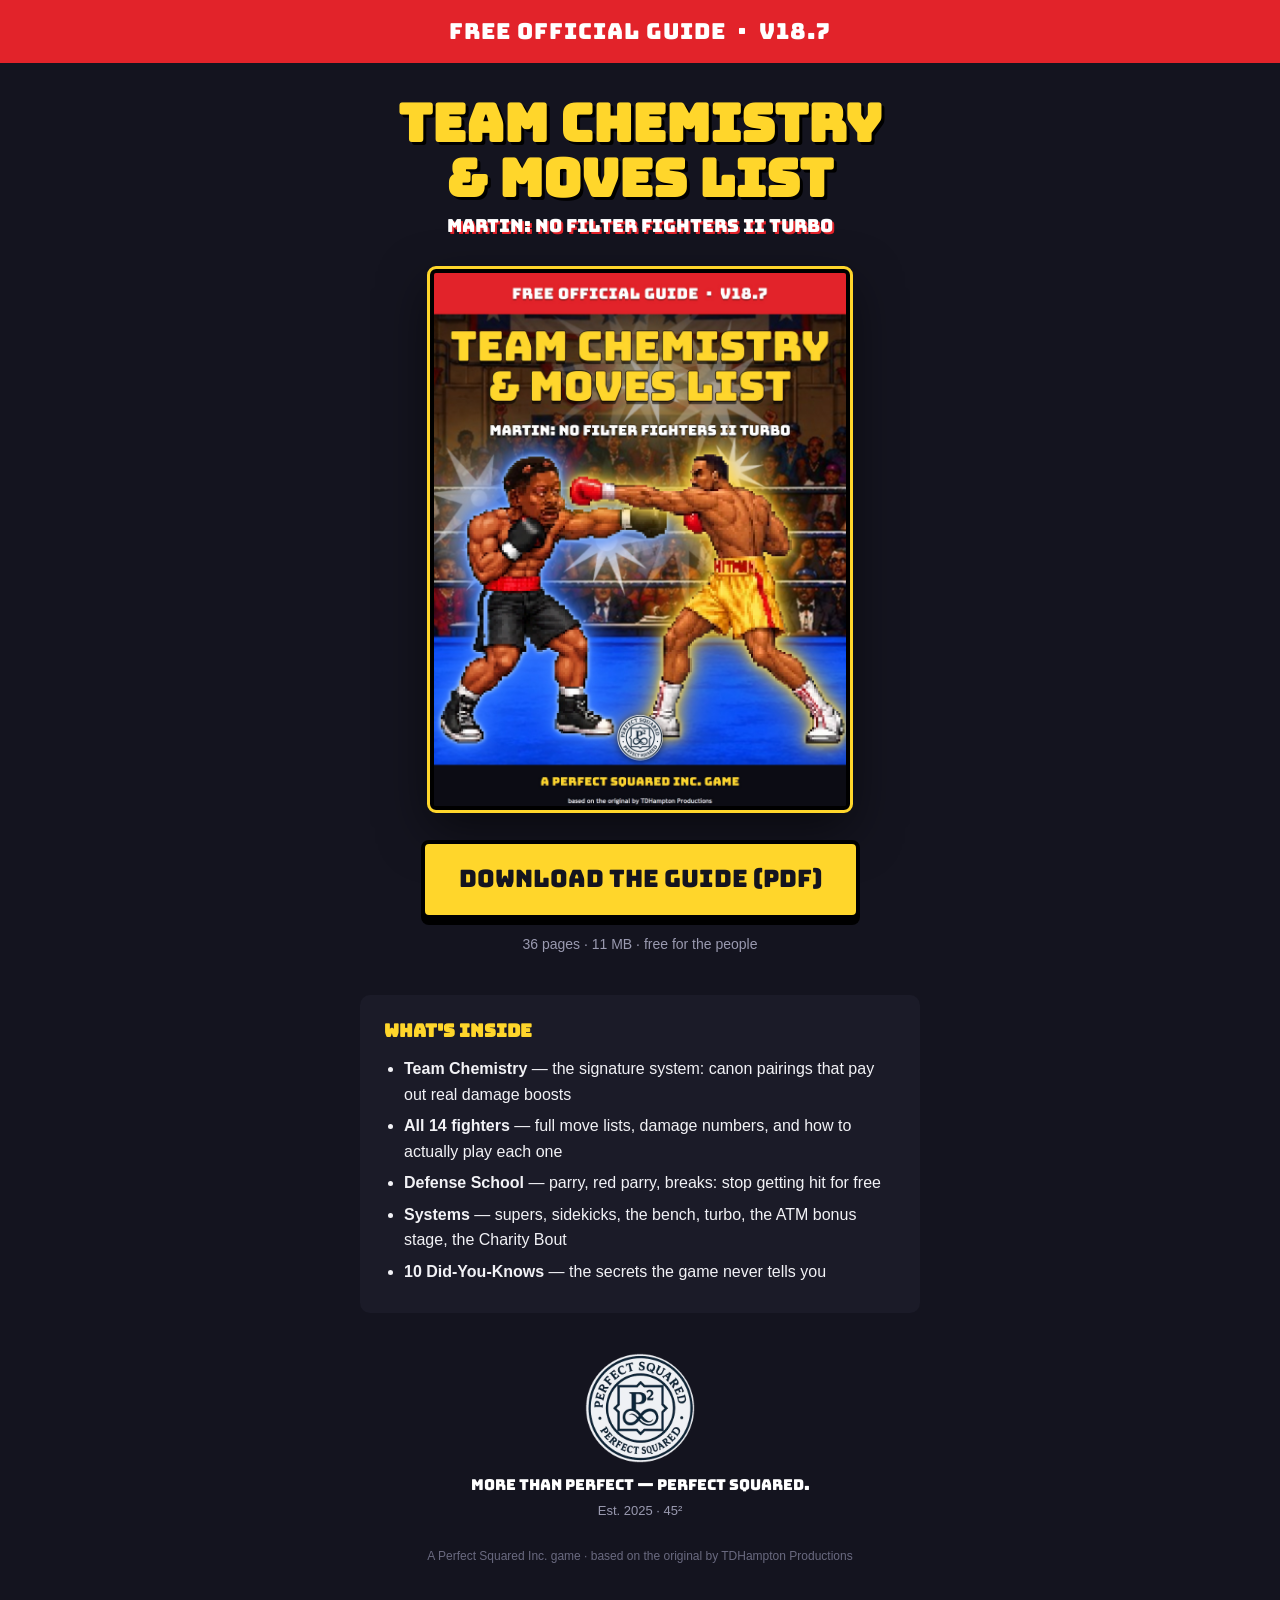
==== guide/index.html @ aa0d0918 "Add free official guide page: Team Chemistry & Moves List (PDF download) Co-Authored-By: Claude Fabl" ====
<!doctype html>
<html lang="en">
<head>
<meta charset="utf-8">
<meta name="viewport" content="width=device-width, initial-scale=1">
<title>Team Chemistry &amp; Moves List</title>
<meta name="description" content="The free official strategy guide for Martin: No Filter Fighters II Turbo — team chemistry, every fighter's moves, defense school and secrets.">
<link rel="stylesheet" href="https://fonts.googleapis.com/css2?family=Bungee&display=swap">
<style>
  :root { --yel:#ffd62b; --red:#e2232a; --paper:#14141f; --card:#1b1b28; --txt:#f2f2f6; }
  * { box-sizing:border-box; margin:0; }
  body { background:var(--paper); color:var(--txt); font:16px/1.6 'Trebuchet MS','Segoe UI',Arial,sans-serif;
         min-height:100vh; display:flex; flex-direction:column; align-items:center;
         padding:0 16px 48px; }
  .band { background:var(--red); color:#fff; font-family:Bungee,Impact,sans-serif; font-size:clamp(15px,3.5vw,22px);
          letter-spacing:1px; text-align:center; padding:14px 16px; width:100vw; margin-bottom:34px; }
  h1 { font-family:Bungee,Impact,sans-serif; color:var(--yel); font-size:clamp(28px,7vw,52px); line-height:1.05;
       text-align:center; text-shadow:3px 3px 0 #000; margin-bottom:6px; }
  .sub { font-family:Bungee,Impact,sans-serif; color:#fff; font-size:clamp(12px,3vw,18px); text-align:center;
         text-shadow:2px 2px 0 var(--red); margin-bottom:28px; }
  .cover { width:min(420px,88vw); border:4px solid #000; outline:3px solid var(--yel); border-radius:6px;
           box-shadow:0 18px 50px rgba(0,0,0,.55); margin-bottom:30px; }
  .btn { display:inline-block; background:var(--yel); color:#14141f; font-family:Bungee,Impact,sans-serif;
         font-size:clamp(17px,4vw,24px); text-decoration:none; padding:16px 34px; border-radius:8px;
         border:4px solid #000; box-shadow:0 6px 0 #000; margin-bottom:14px; }
  .btn:active { transform:translateY(4px); box-shadow:0 2px 0 #000; }
  .meta { color:#9a9ab0; font-size:14px; text-align:center; margin-bottom:40px; }
  .what { background:var(--card); border-radius:10px; padding:22px 24px; width:min(560px,100%); margin-bottom:40px; }
  .what h2 { font-family:Bungee,Impact,sans-serif; color:var(--yel); font-size:18px; margin-bottom:10px; }
  .what ul { padding-left:20px; }
  .what li { margin-bottom:6px; }
  .seal { width:110px; margin-bottom:10px; }
  .tag { font-family:Bungee,Impact,sans-serif; color:#fff; font-size:15px; text-align:center; }
  .est { color:#9a9ab0; font-size:13px; text-align:center; margin-top:4px; }
  .credit { color:#6a6a80; font-size:12px; text-align:center; margin-top:26px; }
</style>
</head>
<body>
  <div class="band">FREE OFFICIAL GUIDE &nbsp;&middot;&nbsp; v18.7</div>
  <h1>TEAM CHEMISTRY<br>&amp; MOVES LIST</h1>
  <div class="sub">MARTIN: NO FILTER FIGHTERS II TURBO</div>
  <img class="cover" src="cover.jpg" alt="Guide cover: Martin trading punches with HITMAN under the flashbulbs">
  <a class="btn" href="Team-Chemistry-and-Moves-List.pdf" download>DOWNLOAD THE GUIDE (PDF)</a>
  <div class="meta">36 pages &middot; 11 MB &middot; free for the people</div>
  <div class="what">
    <h2>WHAT'S INSIDE</h2>
    <ul>
      <li><strong>Team Chemistry</strong> — the signature system: canon pairings that pay out real damage boosts</li>
      <li><strong>All 14 fighters</strong> — full move lists, damage numbers, and how to actually play each one</li>
      <li><strong>Defense School</strong> — parry, red parry, breaks: stop getting hit for free</li>
      <li><strong>Systems</strong> — supers, sidekicks, the bench, turbo, the ATM bonus stage, the Charity Bout</li>
      <li><strong>10 Did-You-Knows</strong> — the secrets the game never tells you</li>
    </ul>
  </div>
  <img class="seal" src="seal.png" alt="Perfect Squared seal">
  <div class="tag">MORE THAN PERFECT — PERFECT SQUARED.</div>
  <div class="est">Est. 2025 &middot; 45&sup2;</div>
  <div class="credit">A Perfect Squared Inc. game &middot; based on the original by TDHampton Productions</div>
</body>
</html>
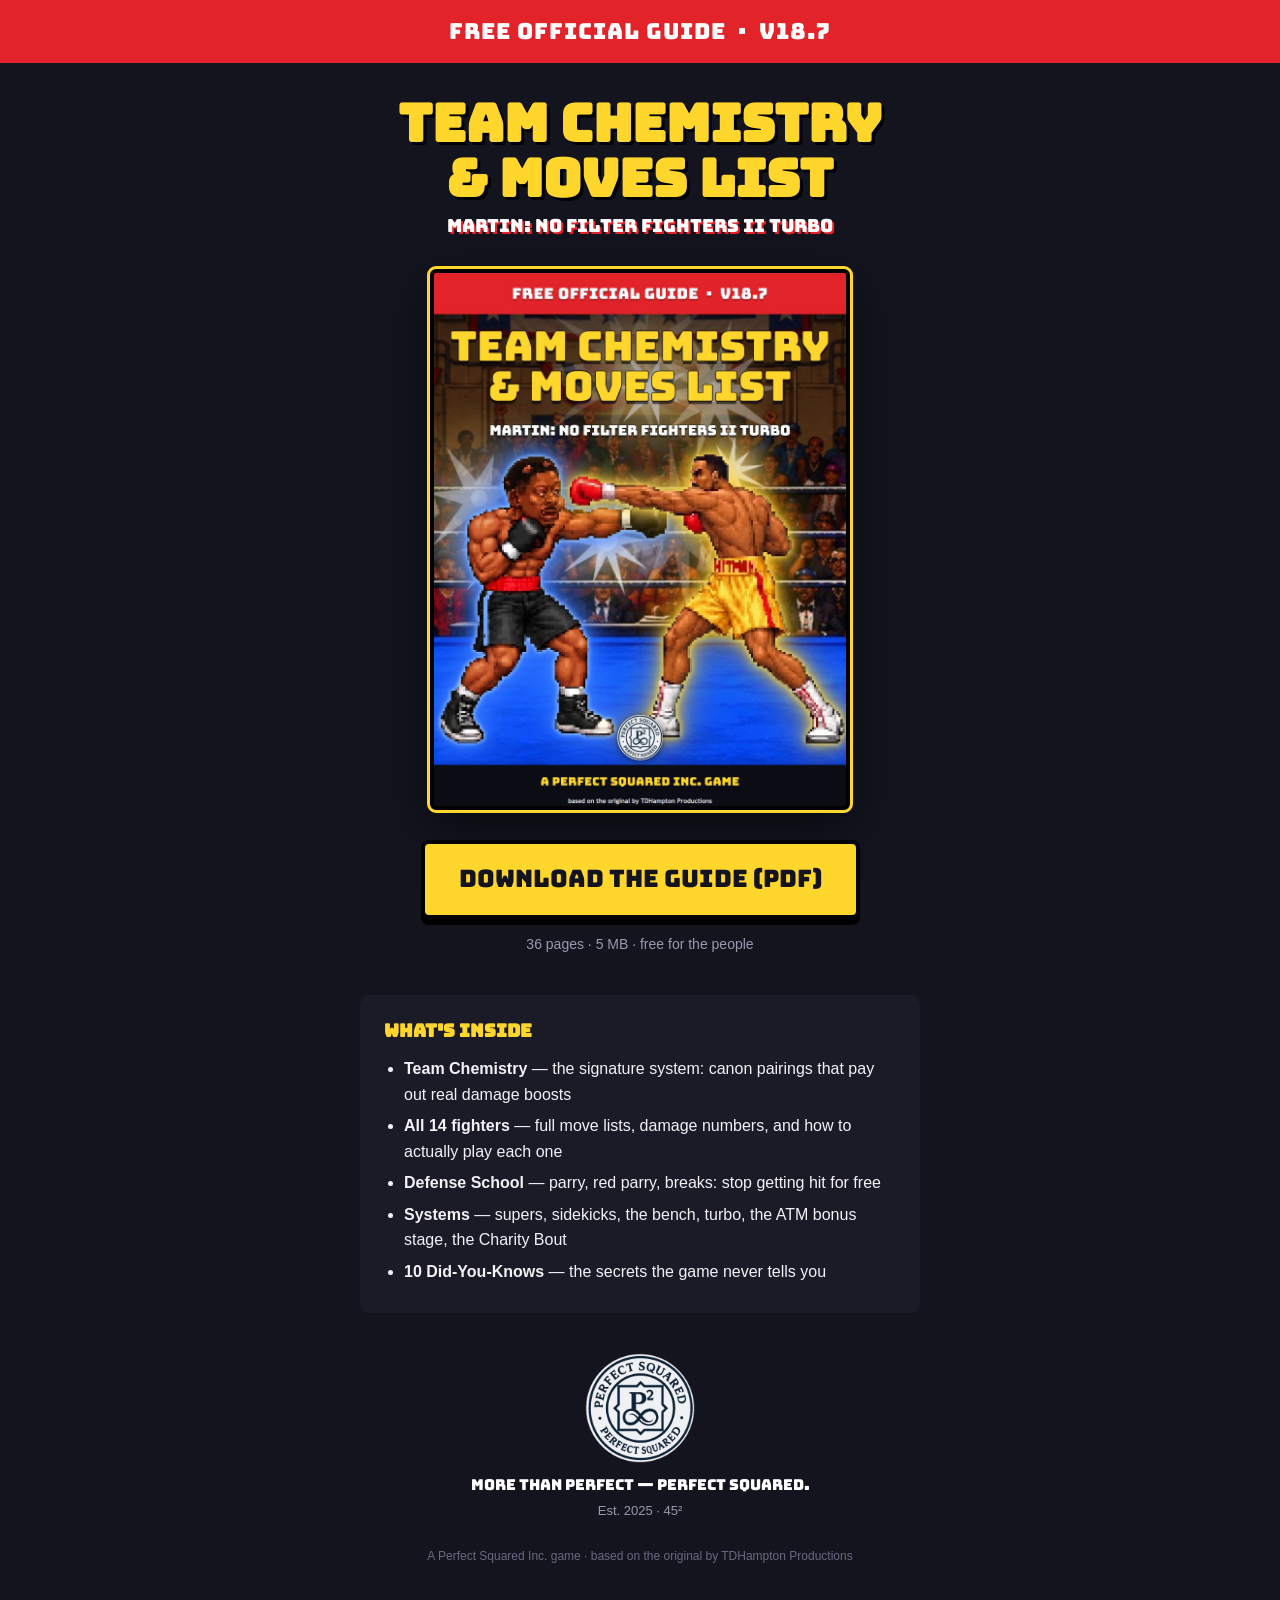
==== commit 8aed6b16: "Guide PDF recompressed to 5 MB (same 36 pages) Co-Authored-By: Claude Fable 5 <noreply@anthropic.com" ====
--- a/guide/index.html
+++ b/guide/index.html
@@ -41,7 +41,7 @@
   <div class="sub">MARTIN: NO FILTER FIGHTERS II TURBO</div>
   <img class="cover" src="cover.jpg" alt="Guide cover: Martin trading punches with HITMAN under the flashbulbs">
   <a class="btn" href="Team-Chemistry-and-Moves-List.pdf" download>DOWNLOAD THE GUIDE (PDF)</a>
-  <div class="meta">36 pages &middot; 11 MB &middot; free for the people</div>
+  <div class="meta">36 pages &middot; 5 MB &middot; free for the people</div>
   <div class="what">
     <h2>WHAT'S INSIDE</h2>
     <ul>
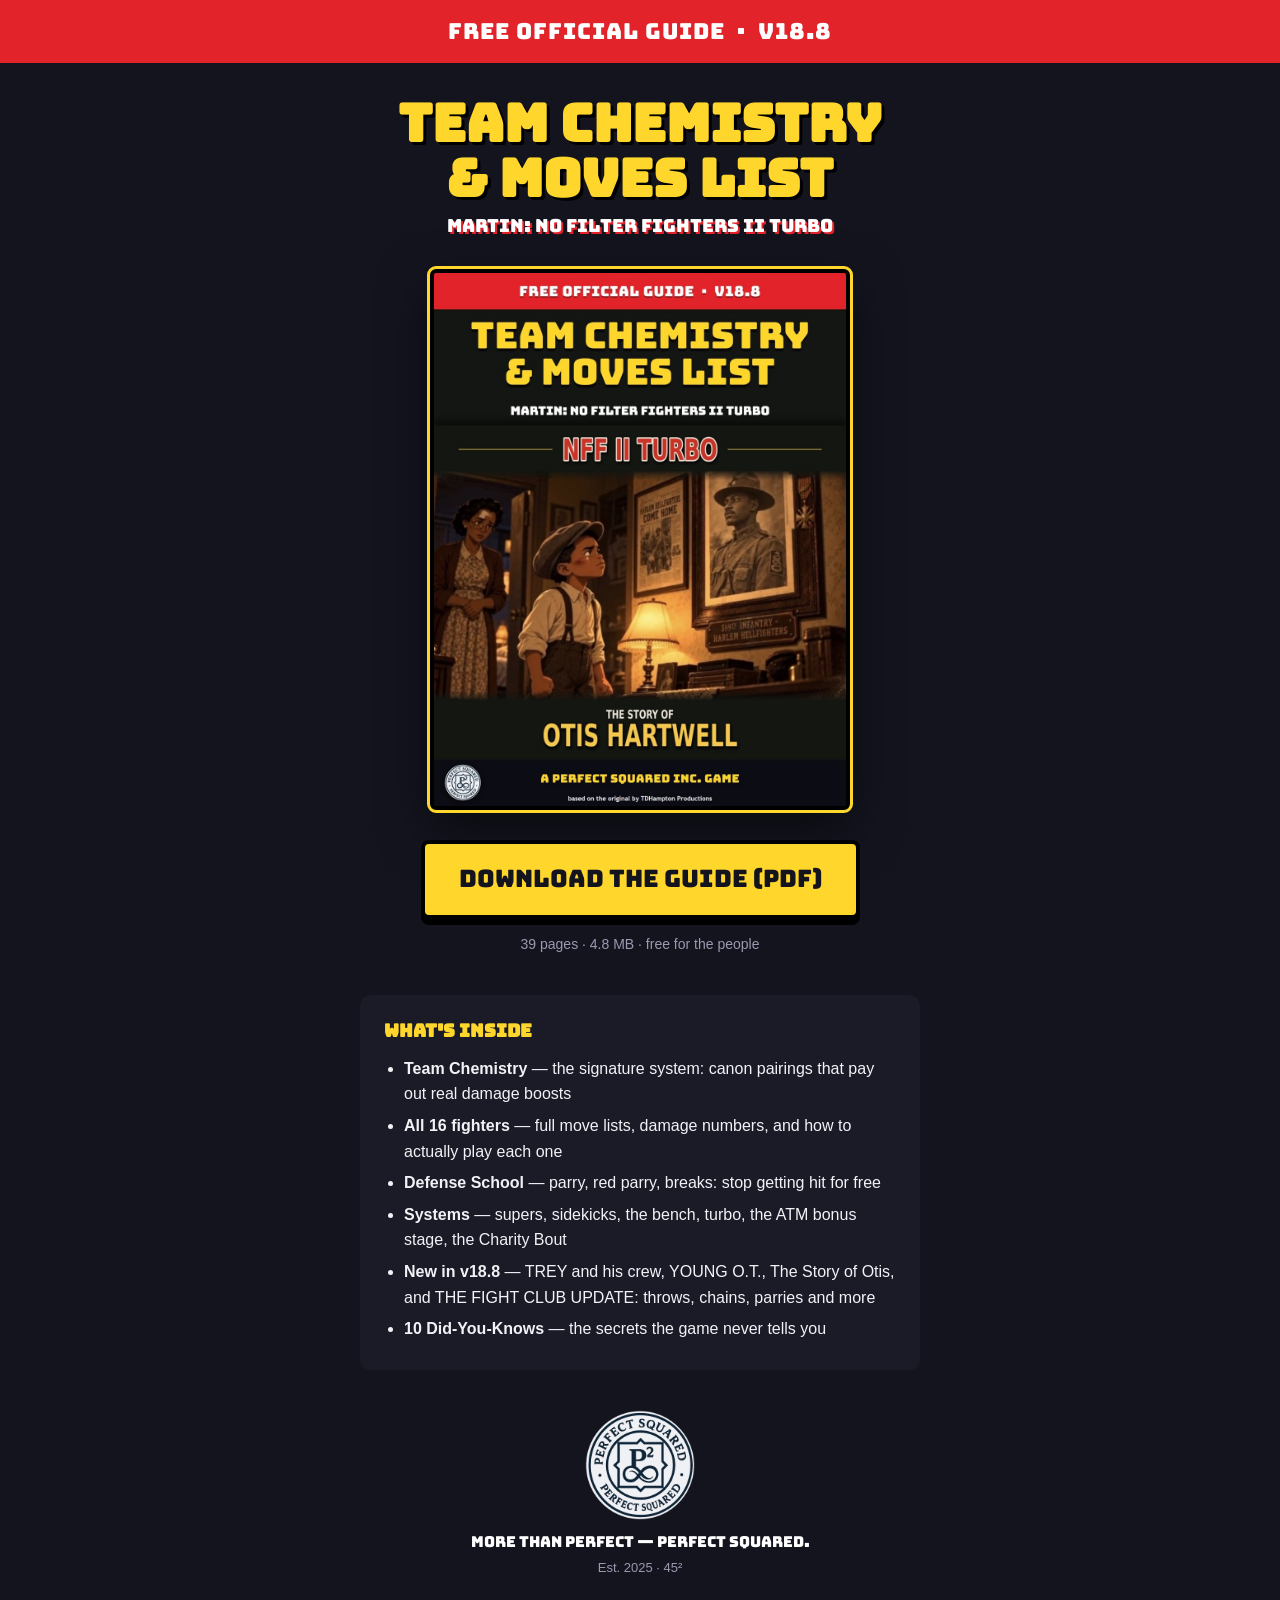
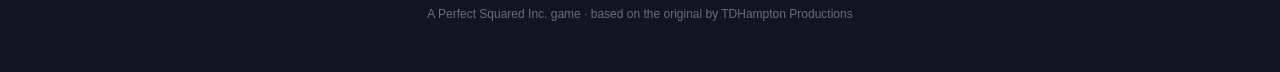
==== commit 7845a561: "Guide v18.8: Story of Otis cover, Trey + Young O.T., Fight Club Update (39 pages) Co-Authored-By: Cl" ====
--- a/guide/index.html
+++ b/guide/index.html
@@ -36,19 +36,20 @@
 </style>
 </head>
 <body>
-  <div class="band">FREE OFFICIAL GUIDE &nbsp;&middot;&nbsp; v18.7</div>
+  <div class="band">FREE OFFICIAL GUIDE &nbsp;&middot;&nbsp; v18.8</div>
   <h1>TEAM CHEMISTRY<br>&amp; MOVES LIST</h1>
   <div class="sub">MARTIN: NO FILTER FIGHTERS II TURBO</div>
-  <img class="cover" src="cover.jpg" alt="Guide cover: Martin trading punches with HITMAN under the flashbulbs">
+  <img class="cover" src="cover.jpg" alt="Guide cover: The Story of Otis Hartwell">
   <a class="btn" href="Team-Chemistry-and-Moves-List.pdf" download>DOWNLOAD THE GUIDE (PDF)</a>
-  <div class="meta">36 pages &middot; 5 MB &middot; free for the people</div>
+  <div class="meta">39 pages &middot; 4.8 MB &middot; free for the people</div>
   <div class="what">
     <h2>WHAT'S INSIDE</h2>
     <ul>
       <li><strong>Team Chemistry</strong> — the signature system: canon pairings that pay out real damage boosts</li>
-      <li><strong>All 14 fighters</strong> — full move lists, damage numbers, and how to actually play each one</li>
+      <li><strong>All 16 fighters</strong> — full move lists, damage numbers, and how to actually play each one</li>
       <li><strong>Defense School</strong> — parry, red parry, breaks: stop getting hit for free</li>
       <li><strong>Systems</strong> — supers, sidekicks, the bench, turbo, the ATM bonus stage, the Charity Bout</li>
+      <li><strong>New in v18.8</strong> — TREY and his crew, YOUNG O.T., The Story of Otis, and THE FIGHT CLUB UPDATE: throws, chains, parries and more</li>
       <li><strong>10 Did-You-Knows</strong> — the secrets the game never tells you</li>
     </ul>
   </div>
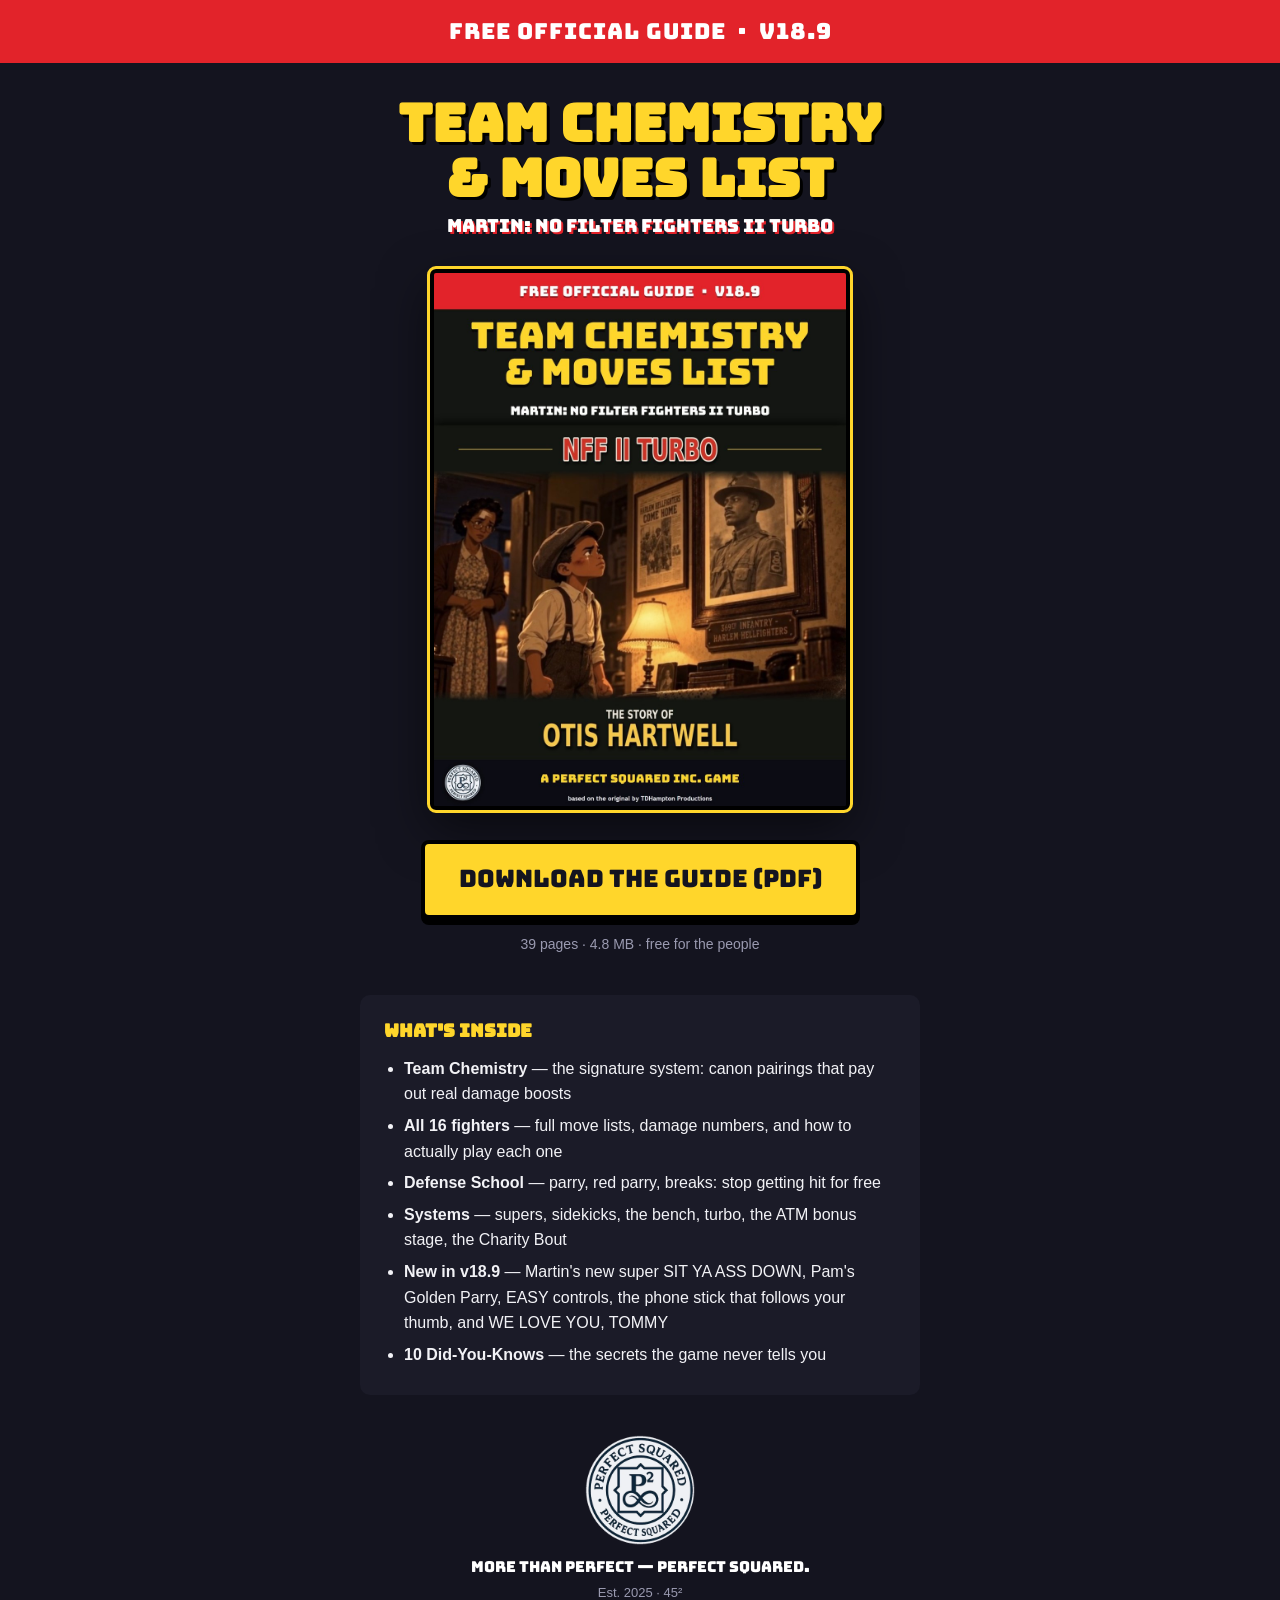
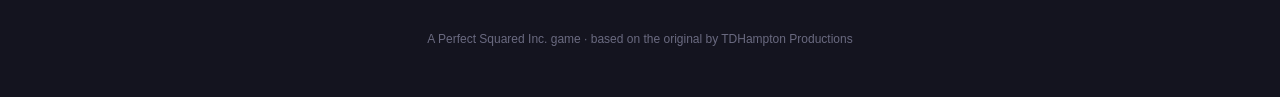
==== commit 43cbcb50: "Guide v18.9: opens with what's new, Sit Ya Ass Down, Golden Parry, EASY controls" ====
--- a/guide/index.html
+++ b/guide/index.html
@@ -36,7 +36,7 @@
 </style>
 </head>
 <body>
-  <div class="band">FREE OFFICIAL GUIDE &nbsp;&middot;&nbsp; v18.8</div>
+  <div class="band">FREE OFFICIAL GUIDE &nbsp;&middot;&nbsp; v18.9</div>
   <h1>TEAM CHEMISTRY<br>&amp; MOVES LIST</h1>
   <div class="sub">MARTIN: NO FILTER FIGHTERS II TURBO</div>
   <img class="cover" src="cover.jpg" alt="Guide cover: The Story of Otis Hartwell">
@@ -49,7 +49,7 @@
       <li><strong>All 16 fighters</strong> — full move lists, damage numbers, and how to actually play each one</li>
       <li><strong>Defense School</strong> — parry, red parry, breaks: stop getting hit for free</li>
       <li><strong>Systems</strong> — supers, sidekicks, the bench, turbo, the ATM bonus stage, the Charity Bout</li>
-      <li><strong>New in v18.8</strong> — TREY and his crew, YOUNG O.T., The Story of Otis, and THE FIGHT CLUB UPDATE: throws, chains, parries and more</li>
+      <li><strong>New in v18.9</strong> — Martin's new super SIT YA ASS DOWN, Pam's Golden Parry, EASY controls, the phone stick that follows your thumb, and WE LOVE YOU, TOMMY</li>
       <li><strong>10 Did-You-Knows</strong> — the secrets the game never tells you</li>
     </ul>
   </div>
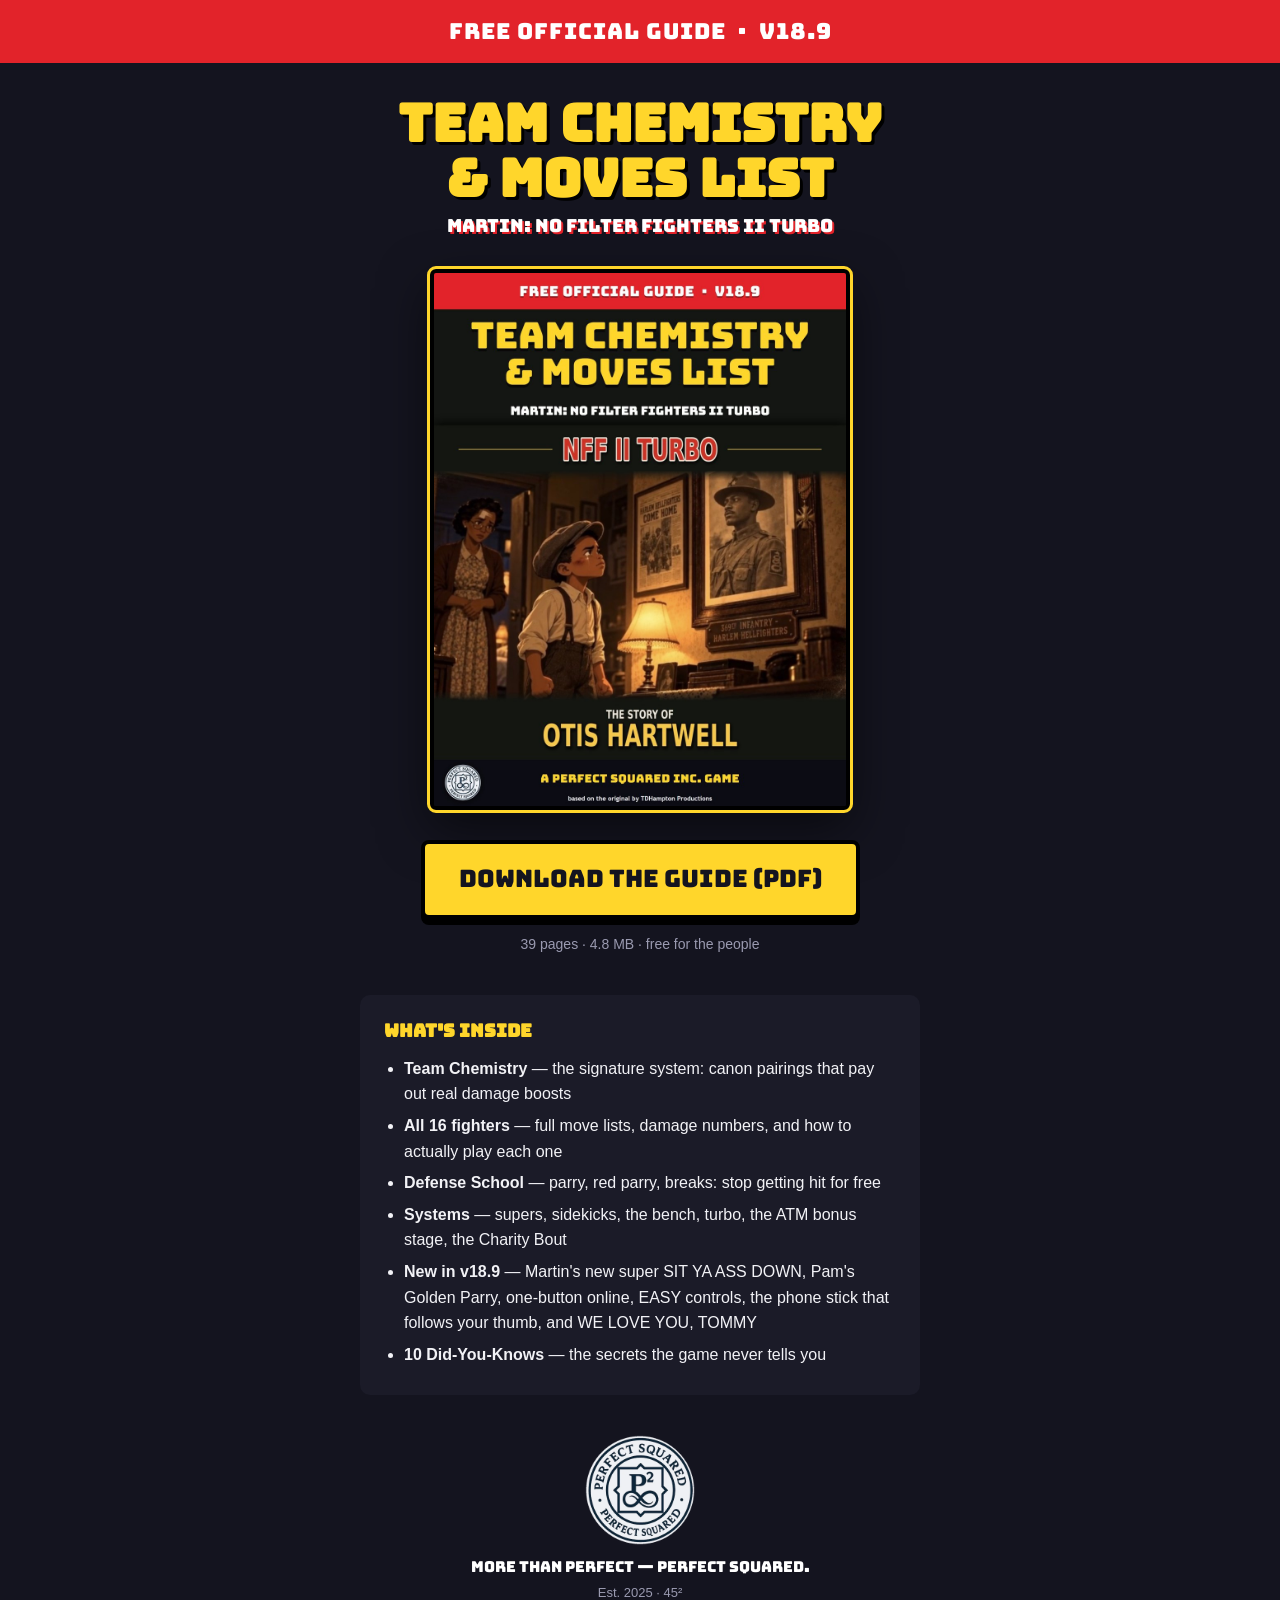
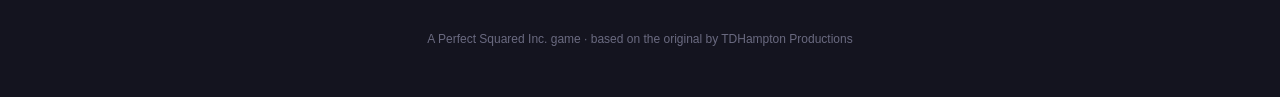
==== commit d86bb96a: "Guide v18.9: one-button online" ====
--- a/guide/index.html
+++ b/guide/index.html
@@ -49,7 +49,7 @@
       <li><strong>All 16 fighters</strong> — full move lists, damage numbers, and how to actually play each one</li>
       <li><strong>Defense School</strong> — parry, red parry, breaks: stop getting hit for free</li>
       <li><strong>Systems</strong> — supers, sidekicks, the bench, turbo, the ATM bonus stage, the Charity Bout</li>
-      <li><strong>New in v18.9</strong> — Martin's new super SIT YA ASS DOWN, Pam's Golden Parry, EASY controls, the phone stick that follows your thumb, and WE LOVE YOU, TOMMY</li>
+      <li><strong>New in v18.9</strong> — Martin's new super SIT YA ASS DOWN, Pam's Golden Parry, one-button online, EASY controls, the phone stick that follows your thumb, and WE LOVE YOU, TOMMY</li>
       <li><strong>10 Did-You-Knows</strong> — the secrets the game never tells you</li>
     </ul>
   </div>
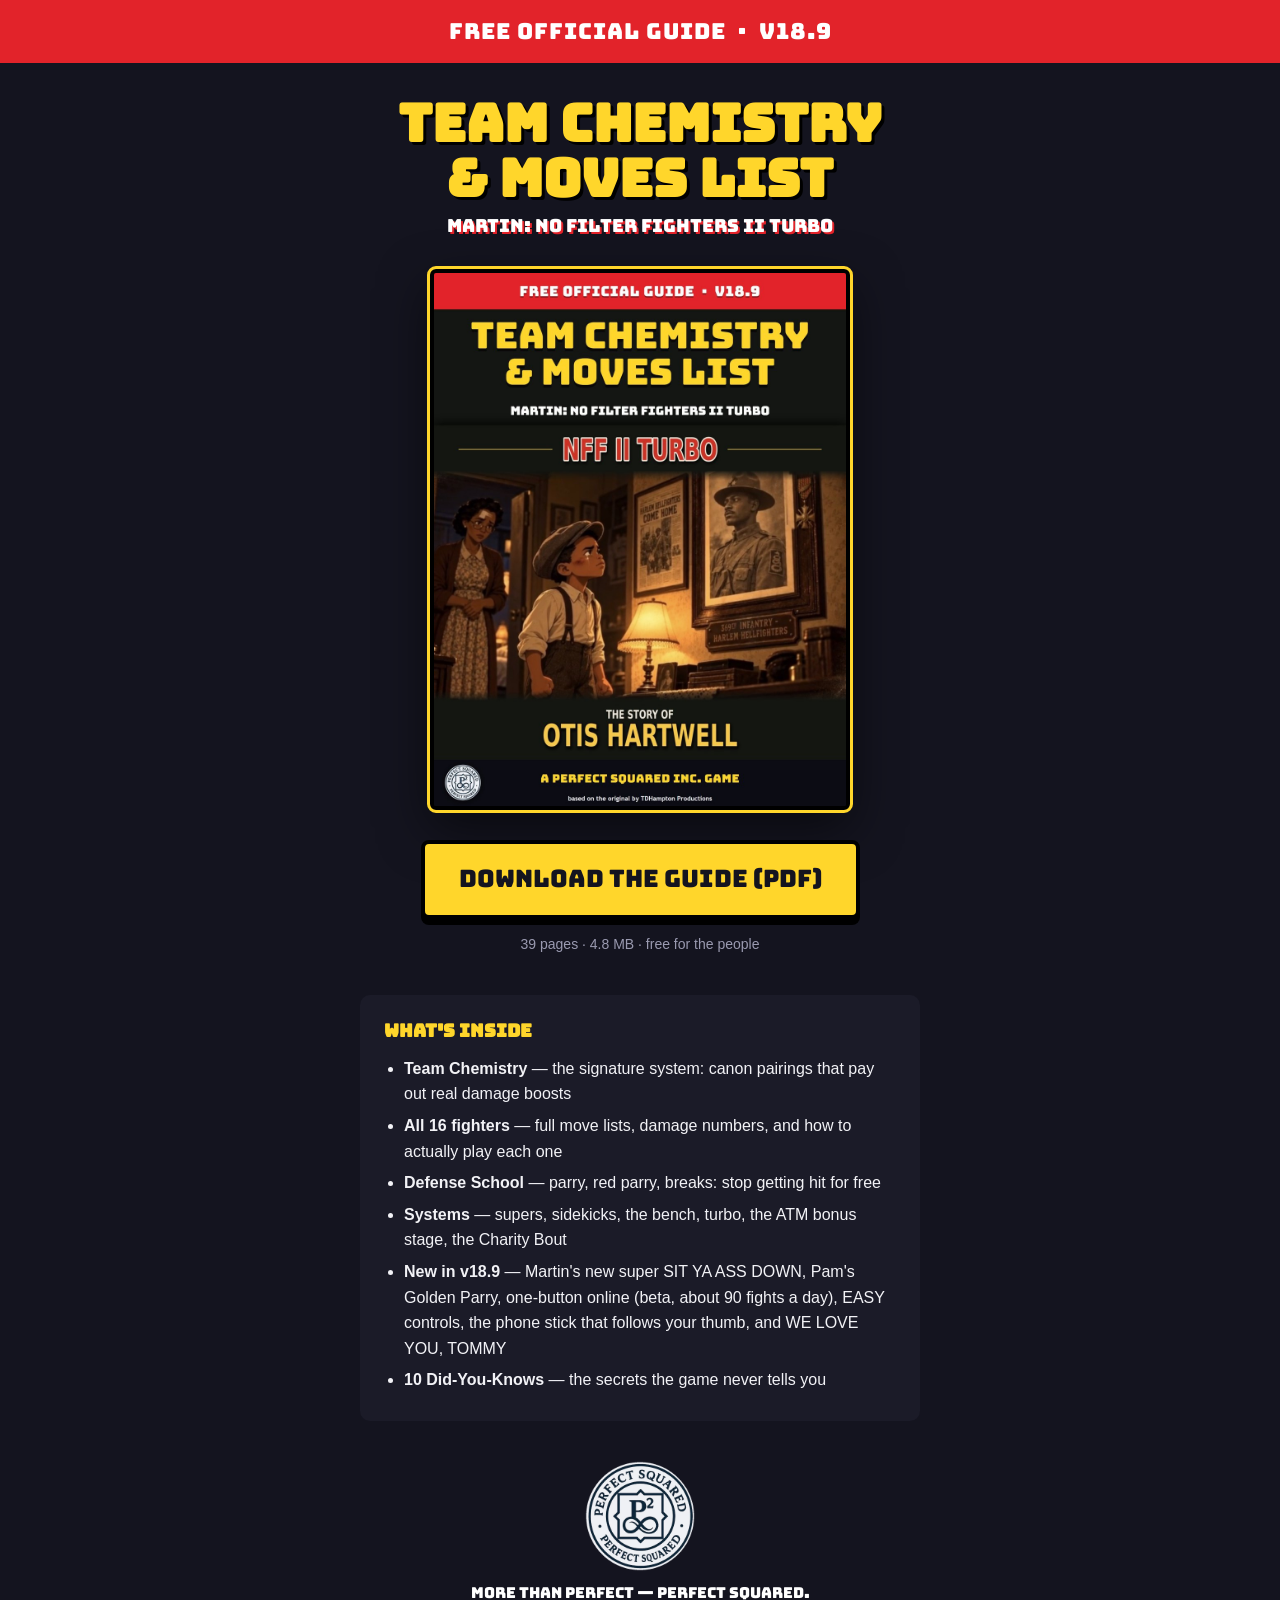
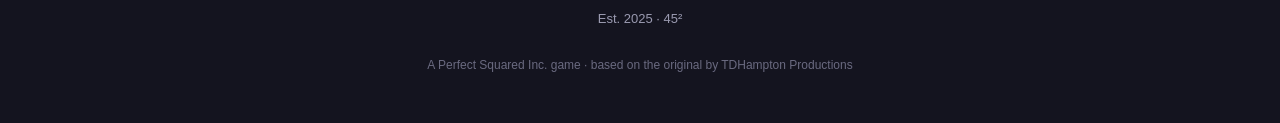
==== commit fbdc9c48: "Guide v18.9: online is a beta, about 90 fights a day" ====
--- a/guide/index.html
+++ b/guide/index.html
@@ -49,7 +49,7 @@
       <li><strong>All 16 fighters</strong> — full move lists, damage numbers, and how to actually play each one</li>
       <li><strong>Defense School</strong> — parry, red parry, breaks: stop getting hit for free</li>
       <li><strong>Systems</strong> — supers, sidekicks, the bench, turbo, the ATM bonus stage, the Charity Bout</li>
-      <li><strong>New in v18.9</strong> — Martin's new super SIT YA ASS DOWN, Pam's Golden Parry, one-button online, EASY controls, the phone stick that follows your thumb, and WE LOVE YOU, TOMMY</li>
+      <li><strong>New in v18.9</strong> — Martin's new super SIT YA ASS DOWN, Pam's Golden Parry, one-button online (beta, about 90 fights a day), EASY controls, the phone stick that follows your thumb, and WE LOVE YOU, TOMMY</li>
       <li><strong>10 Did-You-Knows</strong> — the secrets the game never tells you</li>
     </ul>
   </div>
